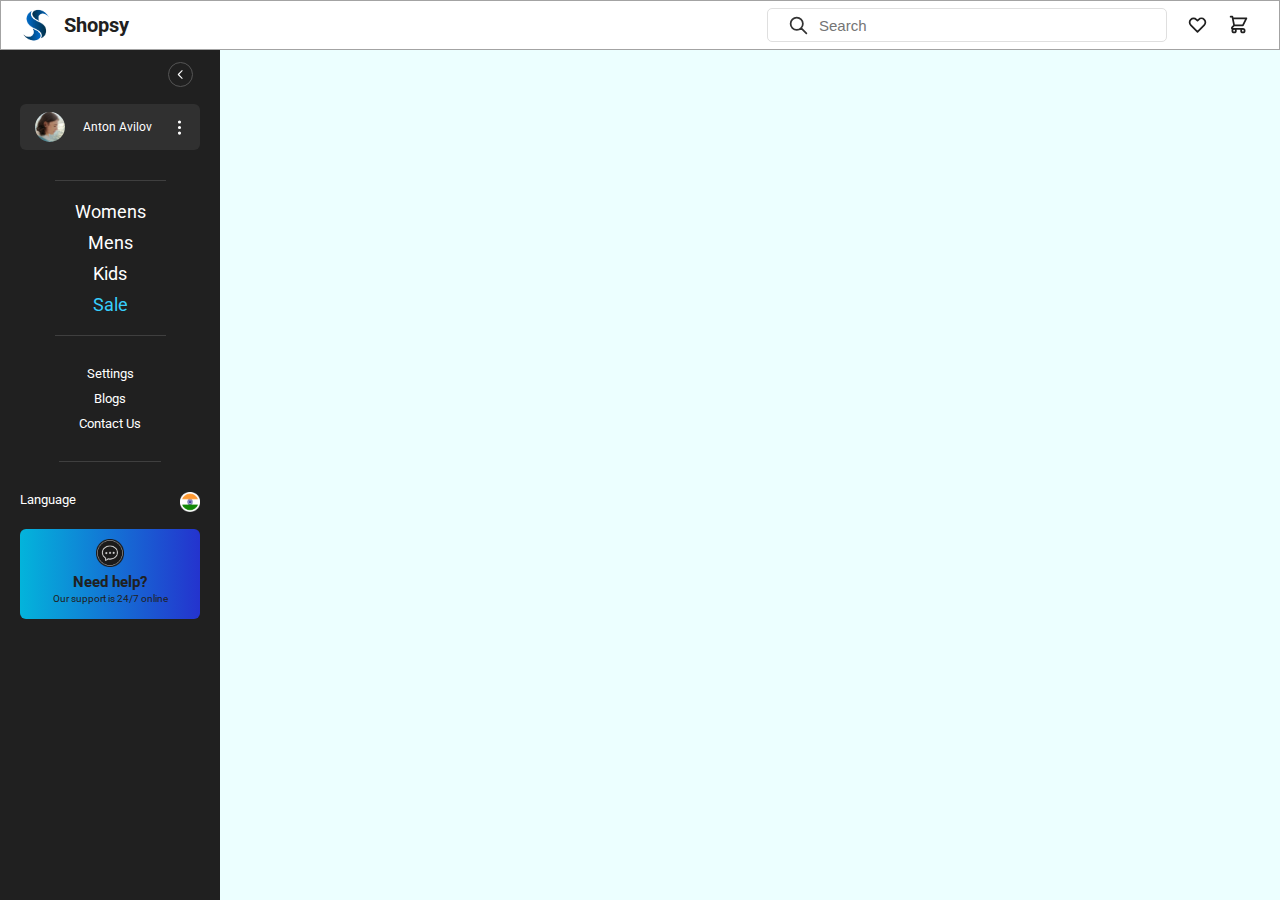
==== cart.html @ 240d603f "wishlist and cart" ====
<!DOCTYPE html>
<html lang="en">
<head>
    <meta charset="UTF-8">
    <meta http-equiv="X-UA-Compatible" content="IE=edge">
    <meta name="viewport" content="width=device-width, initial-scale=1.0">
    <link rel="preconnect" href="https://fonts.googleapis.com" />
    <link rel="preconnect" href="https://fonts.gstatic.com" crossorigin />
    <link
      href="https://fonts.googleapis.com/css2?family=Roboto:wght@300;400;500;700;900&display=swap"
      rel="stylesheet"
    />
    <link rel="stylesheet" href="main-style.css" />
    <title>My Wishlist</title>
</head>
<body>
    <header>
        <nav class="hero-nav">
          <div class="hero-icon-logo">
            <img src="img/logo.png" alt="website logo" class="hero-logo" />
            <a href="index.html" class="logo-name">Shopsy</a>
          </div>
          <div class="hero-icon-account">
            <div class="hero-search">
              <svg
                xmlns="http://www.w3.org/2000/svg"
                class="hero-svg"
                fill="none"
                viewBox="0 0 24 24"
                stroke="currentColor"
                stroke-width="2"
              >
                <path
                  stroke-linecap="round"
                  stroke-linejoin="round"
                  d="M21 21l-6-6m2-5a7 7 0 11-14 0 7 7 0 0114 0z"
                />
              </svg>
              <label for="search" class="search-bar">
                <input
                  id="search"
                  class="search-txt"
                  type="text"
                  placeholder="Search"
                  name="search-item"
                />
              </label>
            </div>
            <a href="fav.html" class="hero-icon-acc-anchor">
              <svg
              xmlns="http://www.w3.org/2000/svg"
              class="hero-icon-account-svg"
              fill="none"
              viewBox="0 0 24 24"
              stroke="currentColor"
              stroke-width="2"
            >
              <path
                stroke-linecap="round"
                stroke-linejoin="round"
                d="M4.318 6.318a4.5 4.5 0 000 6.364L12 20.364l7.682-7.682a4.5 4.5 0 00-6.364-6.364L12 7.636l-1.318-1.318a4.5 4.5 0 00-6.364 0z"
              />
            </svg>
          </a>
            <a href="cart.html" class="hero-icon-acc-anchor"><svg
              xmlns="http://www.w3.org/2000/svg"
              class="hero-icon-account-svg"
              fill="none"
              viewBox="0 0 24 24"
              stroke="currentColor"
              stroke-width="2"
            >
              <path
                stroke-linecap="round"
                stroke-linejoin="round"
                d="M3 3h2l.4 2M7 13h10l4-8H5.4M7 13L5.4 5M7 13l-2.293 2.293c-.63.63-.184 1.707.707 1.707H17m0 0a2 2 0 100 4 2 2 0 000-4zm-8 2a2 2 0 11-4 0 2 2 0 014 0z"
              />
            </svg>
          </a>
            <!-- <svg
              xmlns="http://www.w3.org/2000/svg"
              class="hero-icon-account-svg"
              fill="none"
              viewBox="0 0 24 24"
              stroke="currentColor"
              stroke-width="2"
            >
              <path
                stroke-linecap="round"
                stroke-linejoin="round"
                d="M16 7a4 4 0 11-8 0 4 4 0 018 0zM12 14a7 7 0 00-7 7h14a7 7 0 00-7-7z"
              />
            </svg> -->
          </div>
        </nav>
      </header>

      <main>
        <div class="grid">
          <div class="grid-fixed">
            <div class="menu-bar">
              <div class="go-back">
                <svg
                  xmlns="http://www.w3.org/2000/svg"
                  class="back-svg"
                  fill="none"
                  viewBox="0 0 24 24"
                  stroke="currentColor"
                  stroke-width="2"
                >
                  <path
                    stroke-linecap="round"
                    stroke-linejoin="round"
                    d="M15 19l-7-7 7-7"
                  />
                </svg>
              </div>
              <div class="align-center">
                <div class="account">
                  <img src="img/acc 1.jpg" alt="human pic" class="account-pic" />
                  <span class="account-txt">Anton Avilov</span>
                  <svg
                    xmlns="http://www.w3.org/2000/svg"
                    class="account-svg"
                    fill="none"
                    viewBox="0 0 24 24"
                    stroke="currentColor"
                    stroke-width="2"
                  >
                    <path
                      stroke-linecap="round"
                      stroke-linejoin="round"
                      d="M12 5v.01M12 12v.01M12 19v.01M12 6a1 1 0 110-2 1 1 0 010 2zm0 7a1 1 0 110-2 1 1 0 010 2zm0 7a1 1 0 110-2 1 1 0 010 2z"
                    />
                  </svg>
                </div>
  
                <div class="gender-class">
                  <div class="margin-bottom">Womens</div>
                  <div class="margin-bottom">Mens</div>
                  <div class="margin-bottom">Kids</div>
                  <div class="gender-class-color">Sale</div>
                </div>
                <div class="setting-class">
                  <div class="margin-bottom">Settings</div>
                  <div class="margin-bottom">Blogs</div>
                  <div class="margin-bottom">Contact Us</div>
                </div>
                <div class="help-account">
                  <div class="lang-acc">
                    <span>Language</span>
                    <img src="img/flag.png" alt="country flag" class="lang-flag" />
                  </div>
                  <div class="help-acc">
                    <img
                      src="img/message.png"
                      alt="message"
                      class="help-message-png"
                    />
                    <span class="help-message-txta">Need help?</span>
                    <span class="help-message-txtb"
                      >Our support is 24/7 online</span
                    >
                  </div>
                </div>
              </div>
            </div>
          </div>
  
          <div class="grid-scroll">
            
          </div>

        </div>
    </main>
    
</body>
</html>
---- main-style.css ----
* {
  margin: 0;
  padding: 0;
  box-sizing: border-box;
}

html {
  font-size: 62.5%;
}

body {
  color: #333333;
  font-family: "Roboto", sans-serif;
}

/* ***********************************************************
NAVIGATION
*********************************************************** */

header {
}

.hero-nav {
  display: flex;
  justify-content: space-between;
  height: 5rem;
  border: 0.5px solid #a3a3a3;
}

.logo-name {
  display: flex;
  align-items: center;
  justify-content: center;
  font-size: 2rem;
  font-weight: 700;
  cursor: pointer;
  color: #202020;
  text-decoration: none;
}

.hero-logo {
  height: 5rem;
  margin-left: 1rem;
  cursor: pointer;
}

.hero-icon-logo {
  display: flex;
}

.hero-search {
  width: 40rem;
  height: 3.4rem;
  margin: 0.8rem;
  display: flex;
  align-items: center;
  border: 0.01px solid #dfdfdf;
  border-radius: 5px;
  margin-right: 1rem;
  cursor: pointer;
}

.hero-svg {
  width: 21px;
  margin-right: 1rem;
  margin-left: 2rem;
}

.search-txt {
  border: none;
  font-size: 1.5rem;
  width: 30rem;
  outline-style: none;
}
.hero-icon-account {
  display: flex;
  align-items: center;
  margin-right: 2rem;
}

.hero-icon-acc-anchor{
  color: #202020;
}
.hero-icon-acc-anchor:hover{
  color: #03b4db;
}

.hero-icon-account-svg {
  width: 21px;
  margin: 0 1rem;
  cursor: pointer;
}

/* ***********************************************************
Grid
*********************************************************** */

.grid {
  display: grid;
  grid-template-columns: 22rem 1fr;
}

.grid-fixed {
  background-color: #202020;
  height: calc(100vh - 5rem);
  color: #fff;
  grid-column: 1 / 2;
}

.grid-scroll {
  grid-column: 2 / -1;
  height: calc(100vh - 5rem);
  overflow: hidden;
  overflow-y: scroll;
  background-color: rgb(236, 255, 255);
}
::-webkit-scrollbar {
  display: none;
}

/* ***********************************************************
CONTENT FIXED
*********************************************************** */
.align-center {
  display: flex;
  flex-direction: column;
  align-items: center;
}

.go-back {
  height: fit-content;
  margin: 1.2rem 2.7rem;
  display: flex;
  justify-content: right;
}

.back-svg {
  width: 25px;
  border: 1px solid #555;
  border-radius: 50px;
  padding: 0.5rem;
  cursor: pointer;
}

.account {
  width: 18rem;
  height: fit-content;
  padding: 0.8rem 1rem;
  background-color: rgb(48, 48, 48);
  display: flex;
  align-items: center;
  gap: 1.8rem;
  border-radius: 6px;
  margin: 0.5rem 0.5rem 0 0.5rem;
  /*border-bottom: 1px solid #b6b6b6; */
}

.account:hover{
  transform: scale(1.05);
}

.account-pic {
  width: 3rem;
  border-radius: 50px;
  margin-left: 0.5rem;
  cursor: pointer;
}
.account-txt {
  font-size: 1.2rem;
}
.account-svg {
  width: 19px;
  cursor: pointer;
}

.gender-class,
.setting-class {
  font-size: 1.8rem;
  padding: 2rem;
  display: flex;
  flex-direction: column;
  align-items: center;
  justify-content: center;
  border-bottom: 1px solid #3f3f3f;
  border-top: 1px solid #3f3f3f;
  margin: 3rem 0;
  cursor: pointer;
}
.margin-bottom {
  margin-bottom: 1rem;
}
.gender-class-color {
  color: #37cefc;
}

.setting-class {
  font-size: 1.3rem;
  border-top: none;
  margin-top: 0;
  padding-top: 0;
}

.help-account {
  display: flex;
  flex-direction: column;
  align-items: center;
}

.help-acc:hover{
  transform: scale(1.05);
}

.lang-acc {
  width: 18rem;
  font-size: 1.3rem;
  display: flex;
  align-content: center;
  justify-content: space-between;
  margin-bottom: 1.2rem;
}

.lang-flag {
  width: 20px;
  cursor: pointer;
}

.help-acc {
  display: flex;
  flex-direction: column;
  align-items: center;
  width: 18rem;
  height: 9rem;
  /* background: linear-gradient(90deg, #d53369 0%, #daae51 100%); */
  background: linear-gradient(90deg, #03b4db 0%, #2433ce 100%);

  border-radius: 6px;
  margin-top: 0.5rem;
  cursor: pointer;
}

.help-message-png {
  width: 28px;
  margin: 1rem;
  margin-bottom: 0.6rem;
}
.help-message-txta {
  font-size: 1.5rem;
  color: #202020;
  font-weight: 700;
  margin-bottom: 0.2rem;
}

.help-message-txtb {
  color: #202020;
  font-size: 600;
}

/* ***********************************************************
CONTENT SCROLL
*********************************************************** */
.container-grid {
  display: grid;
  grid-template-rows: 12rem 30rem 1fr;
}

.categories {
  display: flex;
  align-items: center;
  gap: 4rem;
}

.categoryimg {
  margin-left: 5rem;
  border-radius: 50px;
  display: flex;
  flex-direction: column;
  align-items: center;
  cursor: pointer;
}

.categoryimg:hover{
  transform: scale(1.1);
}

.category-txt {
  font-size: 1.4rem;
  font-weight: 700;
  letter-spacing: 0.4px;
  margin-top: 1rem;
}

.hero-img {
  background-image: url("Frame 2 (3).png");
  margin: 0.2rem 0;
  cursor: pointer;
}

.hero-img-txt {
  font-size: 1.6rem;
  color: #fff;
  /* color: #202020; */
  margin: 5rem 0 0 32rem;
  letter-spacing: 0.5px;
}

.hero-img-txt1 {
  font-size: 8rem;
  font-weight: 500;
  color: #fff;
  /* color: #202020; */
  display: inline-block;
  padding: 0.6rem 2rem;
  border: 8px solid #fff;
  margin: 1rem 0 5rem 28rem;
  letter-spacing: 0.01px;
}

/* ***********************************************************
CARD
*********************************************************** */

.card-category-text {
  font-size: 2rem;
}

.card-category {
  display: inline-block;
  margin: 2rem 1rem 1rem 5rem;
  font-weight: 500;
  cursor: pointer;
}

.underline {
  padding-bottom: 1rem;
  border-bottom: 3px solid #37cefc;
  /* border-bottom: 3px solid #2433ce; */
}

.card-option-color {
  display: flex;
  font-size: 1.2rem;
}

.card-color {
  padding: 0.8rem 1.5rem;
  border: 1px solid #202020;
  border-radius: 50px;
  margin: 1rem;
  cursor: pointer;
}
.card-color:hover{
  background-color: #202020;
  color: #fff;
}

.selected-color {
  background-color: #202020;
  color: #fff;
  margin: 1rem 1rem 1rem 5rem;
}

.cards {
  display: flex;
  gap: 5rem;
}

.card1, .card2{
  display: flex;
  flex-direction: column;
  align-items: center;
  width: 16rem;
  height: 25rem;
  background-color: #b9edf8;
  border-radius: 9px;
  margin: 2rem 0;
  cursor: pointer;
}

.card1:hover, .card2:hover{
  transform: scale(1.05);
}

.card-margin-left{
  margin-left: 5rem;
}

.card-fav {
  width: 15rem;
  display: flex;
  justify-content: space-between;
}
.card-fav-like{
  width: 15rem;
  display: flex;
  justify-content: right;
}

.card-discount {
  display: flex;
  align-items: center;
  margin: 1rem;
  font-weight: 600;
  padding: 0.2rem 0.4rem;
  background-color: #fff;
  border-radius: 5px;
}

.card-fav-svg{
  margin: 1rem;
  width: 21px;
  padding: 0.3rem;
  fill: rgb(126, 126, 126);
  border-radius: 50px;
}

.card-fav-svg-like {
  margin: 1rem;
  width: 21px;
  padding: 0.3rem;
  background-color: red;
  fill: #fff;
  border-radius: 50px;
}

.card-title {
  font-size: 1.2rem;
  font-weight: 600;
  margin: 0.4rem 1rem;
  
}

.shoe-png {
  position: absolute;
  width: 12rem;
  z-index: 100;
  /* background-color: red;
  border-radius: 50%; */
}

.card-shoe-png{
  position: relative;
  width: 12rem;
  height: 12rem;
}

.card-shoe-png::before {
  content: "";
  width: 10rem;
  padding-bottom: 10rem;
  display: block;
  position: absolute;
  background-color: orange;
 
  top: 0;
  left: 1rem;
  border-radius: 50px;
  z-index: 0;
}

/* .demo {
  content: "";
  width: 10rem;
  padding-bottom: 10rem;
  display: block;
  position: absolute;
  background-color: orange;
 
  top: 0;
  left: 1rem;
  border-radius: 50px;
  z-index: 0;
} */

.card-rate-detail {
  display: flex;
  margin-top: 0.2rem;
}

.star-rate {
  width: 12px;
  fill: #fff;
}
.star-colored {
  fill: orange;
}
.star-rate-txt {
  font-size: 1rem;
  font-weight: 400;
  padding-left: 0.2rem;
}
.card-price {
  font-size: 2.5rem;
  font-weight: 800;
  margin: 0.2rem 1rem;
  
}

.card-currency {
  font-size: 1.5rem;
}

/* .card-detail-svg{
  width: 2rem;
  background-color: #fff;
  border-radius: 5px;
  border: 0.5px solid #c7c7c7;
  padding: 0.3rem;
  margin:1rem;
  
} */
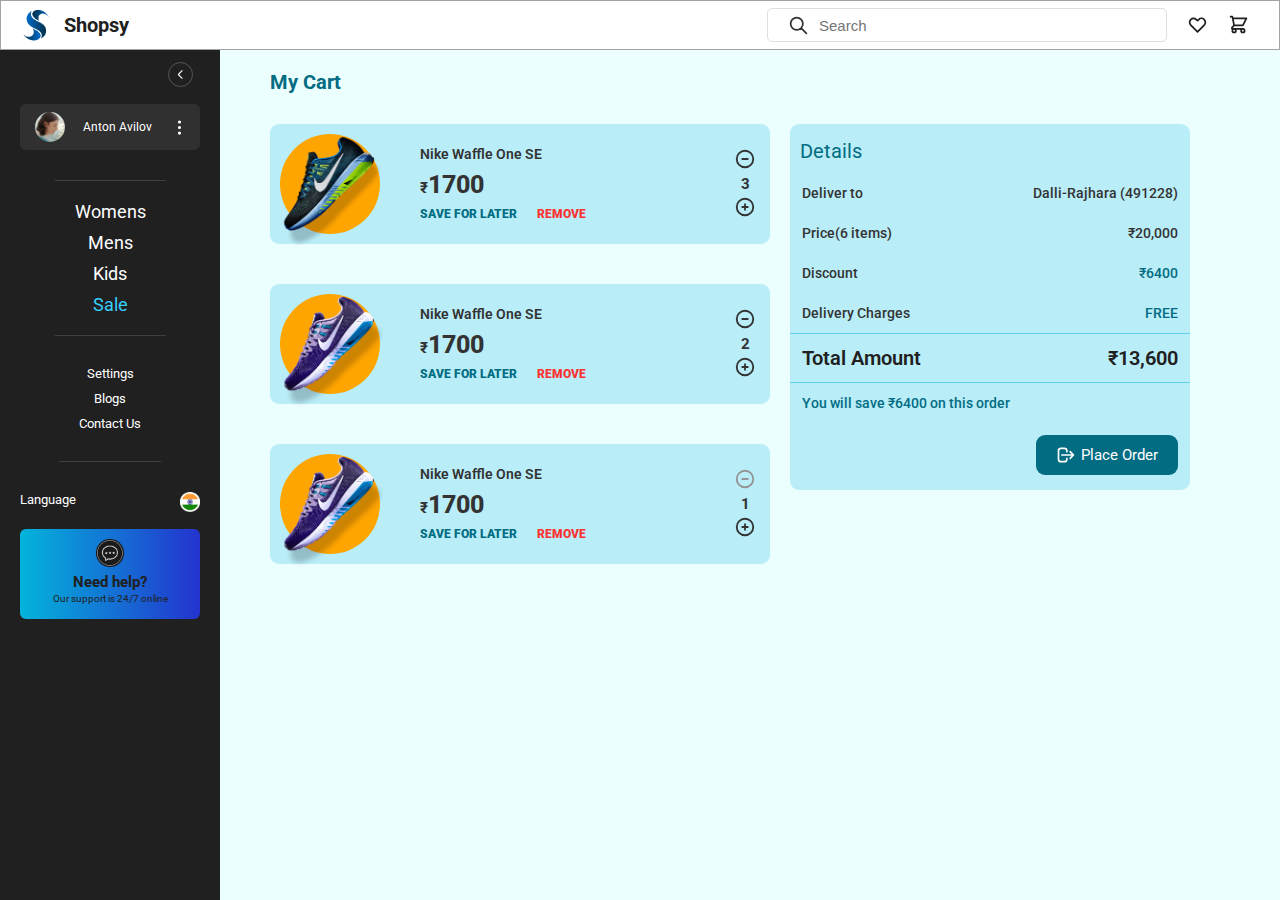
==== commit e5bffc54: "site complete" ====
--- a/cart.html
+++ b/cart.html
@@ -11,7 +11,8 @@
       rel="stylesheet"
     />
     <link rel="stylesheet" href="main-style.css" />
-    <title>My Wishlist</title>
+    <title>My Cart</title>
+    
 </head>
 <body>
     <header>
@@ -168,7 +169,153 @@
           </div>
   
           <div class="grid-scroll">
-            
+            <div class="container-grid1">
+             
+              <div class="card-category card-category-font">My Cart</div>
+              <div class="cart-grid">
+                <div class="wishlist-cards">
+                  
+                  <div class="wishlist-card1">
+                    
+                    <div class="wishcard-shoe-png">
+                      <img src="img/shoe1.png" alt="shoes" class="shoe-png shoe-png-margin" />
+                    
+                    </div>
+                    <div class="wishlist-card-details">
+                      <div class="card-title">Nike Waffle One SE</div>
+
+                      <div class="card-price position-card-price">
+                        <span class="card-currency">&#8377;</span>1700
+                      </div>
+                      <div class="later-remove">
+                        
+                        <div class="later-remove-txt">Save for later</div>
+                        <div class="later-remove-txt remove-color">Remove</div>
+                      </div>
+                    </div>
+                    <div class="card-inde">
+                      <div class="card-inde-svg">
+                        <svg xmlns="http://www.w3.org/2000/svg" class="h-6 w-6" fill="none" viewBox="0 0 24 24" stroke="currentColor" stroke-width="2">
+                          <path stroke-linecap="round" stroke-linejoin="round" d="M15 12H9m12 0a9 9 0 11-18 0 9 9 0 0118 0z" />
+                        </svg>
+                      </div>
+                      <div class="card-inde-txt">3</div>
+                      <div class="card-inde-svg">
+                        <svg xmlns="http://www.w3.org/2000/svg" class="h-6 w-6" fill="none" viewBox="0 0 24 24" stroke="currentColor" stroke-width="2">
+                          <path stroke-linecap="round" stroke-linejoin="round" d="M12 9v3m0 0v3m0-3h3m-3 0H9m12 0a9 9 0 11-18 0 9 9 0 0118 0z" />
+                        </svg>
+                      </div>
+                    </div>
+                  </div>
+
+                    <div class="wishlist-card1">
+                    
+                      <div class="wishcard-shoe-png">
+                        <img src="img/shoe2.png" alt="shoes" class="shoe-png shoe-png-margin" />
+                      
+                      </div>
+                      <div class="wishlist-card-details">
+                        <div class="card-title">Nike Waffle One SE</div>
+
+                        <div class="card-price position-card-price">
+                          <span class="card-currency">&#8377;</span>1700
+                        </div>
+                        <div class="later-remove">
+                          
+                          <div class="later-remove-txt">Save for later</div>
+                          <div class="later-remove-txt remove-color">Remove</div>
+                        </div>
+                      </div>
+                      <div class="card-inde">
+                        <div class="card-inde-svg">
+                          <svg xmlns="http://www.w3.org/2000/svg" class="h-6 w-6" fill="none" viewBox="0 0 24 24" stroke="currentColor" stroke-width="2">
+                            <path stroke-linecap="round" stroke-linejoin="round" d="M15 12H9m12 0a9 9 0 11-18 0 9 9 0 0118 0z" />
+                          </svg>
+                        </div>
+                        <div class="card-inde-txt">2</div>
+                        <div class="card-inde-svg">
+                          <svg xmlns="http://www.w3.org/2000/svg" class="h-6 w-6" fill="none" viewBox="0 0 24 24" stroke="currentColor" stroke-width="2">
+                            <path stroke-linecap="round" stroke-linejoin="round" d="M12 9v3m0 0v3m0-3h3m-3 0H9m12 0a9 9 0 11-18 0 9 9 0 0118 0z" />
+                          </svg>
+                        </div>
+                      </div>
+                    </div>
+
+                    <div class="wishlist-card1">
+                    
+                      <div class="wishcard-shoe-png">
+                        <img src="img/shoe2.png" alt="shoes" class="shoe-png shoe-png-margin" />
+                      
+                      </div>
+                      <div class="wishlist-card-details">
+                        <div class="card-title">Nike Waffle One SE</div>
+
+                        <div class="card-price position-card-price">
+                          <span class="card-currency">&#8377;</span>1700
+                        </div>
+                        <div class="later-remove">
+                          
+                          <div class="later-remove-txt">Save for later</div>
+                          <div class="later-remove-txt remove-color">Remove</div>
+                        </div>
+                      </div>
+                      <div class="card-inde">
+                        <div class="card-inde-svg">
+                          <svg xmlns="http://www.w3.org/2000/svg" class="card-inde-svg-light" fill="none" viewBox="0 0 24 24" stroke="currentColor" stroke-width="2">
+                            <path stroke-linecap="round" stroke-linejoin="round" d="M15 12H9m12 0a9 9 0 11-18 0 9 9 0 0118 0z" />
+                          </svg>
+                        </div>
+                        <div class="card-inde-txt">1</div>
+                        <div class="card-inde-svg">
+                          <svg xmlns="http://www.w3.org/2000/svg" class="h-6 w-6" fill="none" viewBox="0 0 24 24" stroke="currentColor" stroke-width="2">
+                            <path stroke-linecap="round" stroke-linejoin="round" d="M12 9v3m0 0v3m0-3h3m-3 0H9m12 0a9 9 0 11-18 0 9 9 0 0118 0z" />
+                          </svg>
+                        </div>
+                      </div>
+                    </div>
+
+                </div>
+                <div class="checkout-details">
+                  <div class="checkout-bg">
+                      <div class="card-category card-category-font1">Details</div> 
+                      <div class="cart-category-box">
+                        <div class="cart-category-head">Deliver to</div>
+                        <div class="cart-category-txt">Dalli-Rajhara (491228)</div>
+                      </div>
+                      <div class="cart-category-box">
+                        <div class="cart-category-head">Price(6 items)</div>
+                        <div class="cart-category-txt">&#8377;20,000</div>
+                      </div>
+                      <div class="cart-category-box">
+                        <div class="cart-category-head">Discount</div>
+                        <div class="cart-category-txt cart-category-color">&#8377;6400</div>
+                      </div>
+                      <div class="cart-category-box">
+                        <div class="cart-category-head">Delivery Charges</div>
+                        <div class="cart-category-txt cart-category-color">FREE</div>
+                      </div>
+                      <div class="cart-category-box-bold">
+                        <div class="cart-category-head-">Total Amount</div>
+                        <div class="cart-category-txt"> &#8377;13,600</div>
+                      </div>
+                      <div class="cart-category-box">
+                        
+                        <div class="cart-category-txt cart-category-color">You will save &#8377;6400 on this order</div>
+                      </div>
+                      <div class="cart-category-checkout">
+                        
+                        <div class="checkoutcategory-color">
+                          <svg xmlns="http://www.w3.org/2000/svg" class="cart-category-checkoutsvg" fill="none" viewBox="0 0 24 24" stroke="currentColor" stroke-width="2">
+                            <path stroke-linecap="round" stroke-linejoin="round" d="M17 16l4-4m0 0l-4-4m4 4H7m6 4v1a3 3 0 01-3 3H6a3 3 0 01-3-3V7a3 3 0 013-3h4a3 3 0 013 3v1" />
+                          </svg>
+                         <span class="cart-category-checkouttxt"> Place Order</span>
+                        </div>
+                      </div>
+
+                  </div>
+                </div>
+              </div>
+          </div> 
           </div>
 
         </div>
--- a/main-style.css
+++ b/main-style.css
@@ -78,10 +78,10 @@
   margin-right: 2rem;
 }
 
-.hero-icon-acc-anchor{
+.hero-icon-acc-anchor {
   color: #202020;
 }
-.hero-icon-acc-anchor:hover{
+.hero-icon-acc-anchor:hover {
   color: #03b4db;
 }
 
@@ -155,7 +155,7 @@
   /*border-bottom: 1px solid #b6b6b6; */
 }
 
-.account:hover{
+.account:hover {
   transform: scale(1.05);
 }
 
@@ -206,7 +206,7 @@
   align-items: center;
 }
 
-.help-acc:hover{
+.help-acc:hover {
   transform: scale(1.05);
 }
 
@@ -278,12 +278,13 @@
   cursor: pointer;
 }
 
-.categoryimg:hover{
+.categoryimg:hover {
   transform: scale(1.1);
 }
 
 .category-txt {
   font-size: 1.4rem;
+  text-align: center;
   font-weight: 700;
   letter-spacing: 0.4px;
   margin-top: 1rem;
@@ -316,7 +317,7 @@
 }
 
 /* ***********************************************************
-CARD
+OPTION FOR CATEGORY
 *********************************************************** */
 
 .card-category-text {
@@ -325,8 +326,9 @@
 
 .card-category {
   display: inline-block;
+  color: #026c83;
   margin: 2rem 1rem 1rem 5rem;
-  font-weight: 500;
+  font-weight: 700;
   cursor: pointer;
 }
 
@@ -348,7 +350,7 @@
   margin: 1rem;
   cursor: pointer;
 }
-.card-color:hover{
+.card-color:hover {
   background-color: #202020;
   color: #fff;
 }
@@ -359,16 +361,21 @@
   margin: 1rem 1rem 1rem 5rem;
 }
 
+/* ***********************************************************
+CARD
+*********************************************************** */
+
 .cards {
   display: flex;
   gap: 5rem;
 }
 
-.card1, .card2{
+.card1,
+.card2 {
   display: flex;
   flex-direction: column;
   align-items: center;
-  width: 16rem;
+  width: 17rem;
   height: 25rem;
   background-color: #b9edf8;
   border-radius: 9px;
@@ -376,21 +383,22 @@
   cursor: pointer;
 }
 
-.card1:hover, .card2:hover{
+.card1:hover,
+.card2:hover {
   transform: scale(1.05);
 }
 
-.card-margin-left{
+.card-margin-left {
   margin-left: 5rem;
 }
 
 .card-fav {
-  width: 15rem;
+  width: 17rem;
   display: flex;
   justify-content: space-between;
 }
-.card-fav-like{
-  width: 15rem;
+.card-fav-like {
+  width: 17rem;
   display: flex;
   justify-content: right;
 }
@@ -405,11 +413,11 @@
   border-radius: 5px;
 }
 
-.card-fav-svg{
+.card-fav-svg {
   margin: 1rem;
   width: 21px;
   padding: 0.3rem;
-  fill: rgb(126, 126, 126);
+  fill: #5e5e5e;
   border-radius: 50px;
 }
 
@@ -423,10 +431,9 @@
 }
 
 .card-title {
-  font-size: 1.2rem;
+  font-size: 1.4rem;
   font-weight: 600;
-  margin: 0.4rem 1rem;
-  
+  margin: 0.2rem 1rem;
 }
 
 .shoe-png {
@@ -437,7 +444,7 @@
   border-radius: 50%; */
 }
 
-.card-shoe-png{
+.card-shoe-png {
   position: relative;
   width: 12rem;
   height: 12rem;
@@ -450,7 +457,7 @@
   display: block;
   position: absolute;
   background-color: orange;
- 
+
   top: 0;
   left: 1rem;
   border-radius: 50px;
@@ -492,7 +499,6 @@
   font-size: 2.5rem;
   font-weight: 800;
   margin: 0.2rem 1rem;
-  
 }
 
 .card-currency {
@@ -508,3 +514,206 @@
   margin:1rem;
   
 } */
+
+/* ***********************************************************
+WISHLIST CARD (html)
+*********************************************************** */
+
+/* .container-grid1 {
+  display: grid;
+  grid-template-rows: 12rem 1fr;
+} */
+
+.categories-underline {
+  border-bottom: 1px solid #dadada;
+}
+
+.card-category-font {
+  font-size: 2rem;
+}
+
+.wishlist-cards {
+  display: flex;
+  flex-direction: column;
+}
+.wishlist-rowtwo {
+  display: flex;
+}
+
+.wishlist-card1 {
+  display: grid;
+  grid-template-columns: 12rem 1fr 5rem;
+  width: 50rem;
+  height: 12rem;
+  background-color: #b9edf8;
+  border-radius: 9px;
+  margin: 2rem 0 2rem 5rem;
+  cursor: pointer;
+}
+
+.wishlist-card1:hover,
+.wishlist-card2:hover {
+  transform: scale(1.05);
+}
+
+.shoe-png-margin {
+  margin-top: 1rem;
+}
+
+.wishcard-shoe-png {
+  position: relative;
+  width: 12rem;
+  height: 12rem;
+}
+.wishcard-shoe-png::before {
+  content: "";
+  width: 10rem;
+  padding-bottom: 10rem;
+  display: block;
+  position: absolute;
+  background-color: orange;
+  top: 1rem;
+  left: 1rem;
+  border-radius: 50px;
+  z-index: 0;
+}
+
+.wishlist-card-details {
+  margin: 2rem;
+  display: flex;
+  flex-direction: column;
+}
+
+.position-card-price {
+  margin: 0.6rem 1rem;
+}
+.position-rate-detail {
+  margin: 0.2rem 1rem;
+}
+
+.card-delete-svgclass {
+  display: flex;
+  align-items: center;
+  margin: 1rem;
+}
+.card-delete-svg {
+  fill: #5e5e5e;
+  width: 2.2rem;
+ 
+}
+
+/* ***********************************************************
+WISHLIST CARD (html)
+*********************************************************** */
+
+.cart-grid{
+  display: grid;
+  grid-template-columns: 1fr 1fr;
+  
+}
+
+.later-remove{
+  display: flex;
+}
+
+.later-remove-txt{
+  text-transform: uppercase;
+  font-size: 1.2rem;
+  margin: 0.2rem 1rem;
+  font-weight: 900;
+  color: #026c83;
+  /* background-color: #88e3f5;
+  padding: 0.2rem 1rem;
+  border-radius: 4px; */
+}
+
+.remove-color{
+  color: rgb(250, 51, 51);
+}
+
+.card-inde{
+display: flex;
+flex-direction: column;
+justify-content: center;
+align-items: center;
+
+}
+
+.card-inde-svg{
+  width: 2.2rem;
+  stroke: #5e5e5e;
+  
+}
+
+.card-inde-txt{
+  font-size: 1.5rem;
+  font-weight: 700;
+  padding: 0.3rem 0;
+}
+
+.card-inde-svg-light{
+  stroke: #949494;
+}
+
+.checkout-bg{
+ background-color: #b9edf8;
+ margin: 2rem;
+ margin-right: 5rem;
+ border-radius: 9px;
+ width: 40rem;
+}
+
+.card-category-font1{
+  font-size: 2rem;
+  font-weight: 400;
+  margin-left: 1rem;
+  margin-top: 1.5rem;
+ 
+}
+
+.cart-category-box{
+  display: flex;
+  justify-content: space-between;
+  padding: 1.2rem;
+  font-size: 1.4rem;
+  font-weight: 500;
+}
+
+.cart-category-box-bold{
+  display: flex;
+  justify-content: space-between;
+  padding: 1.2rem;
+  font-size: 2rem;
+  font-weight: 600;
+  color: #202020;
+ 
+  border-top: 0.01px solid #03b3db7e;
+  border-bottom: 0.01px solid #03b3db7e;
+  
+}
+
+.cart-category-color{
+  color: #026c83;
+  
+}
+.cart-category-checkout{
+  display: flex;
+  justify-content: right;
+  padding: 1.2rem 1.2rem 1.5rem 1.2rem;
+}
+.checkoutcategory-color{
+  display: flex;
+  align-items: center;
+  background-color: #026c83;
+  padding: 1rem 2rem;
+  color: #fff;
+  border-radius: 9px;
+}
+
+.cart-category-checkoutsvg{
+  width: 2rem;
+}
+.cart-category-checkouttxt{
+  padding-left: 0.5rem;
+  font-size: 1.5rem;
+}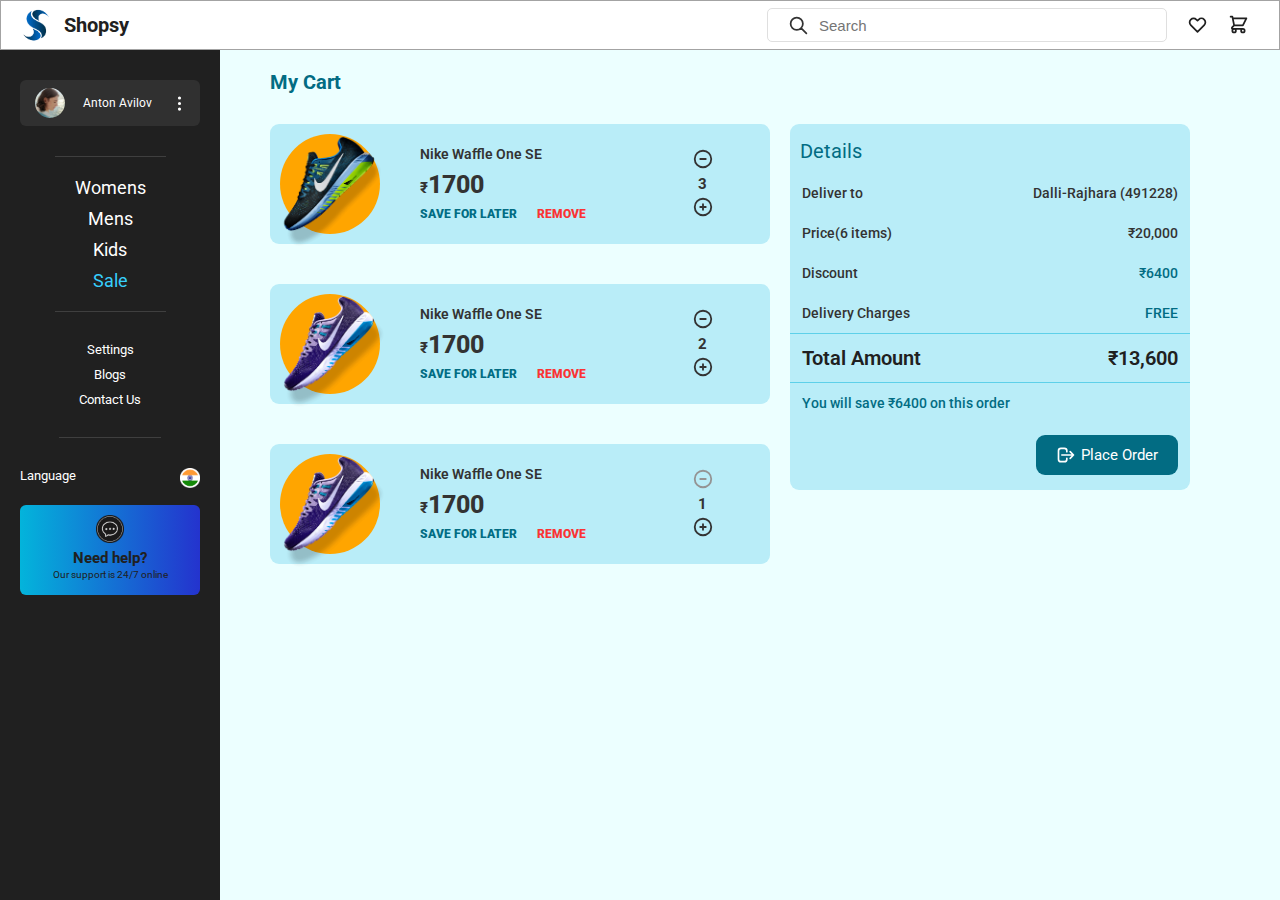
==== commit fe3deda4: "svg removed" ====
--- a/cart.html
+++ b/cart.html
@@ -100,7 +100,7 @@
         <div class="grid">
           <div class="grid-fixed">
             <div class="menu-bar">
-              <div class="go-back">
+              <!-- <div class="go-back">
                 <svg
                   xmlns="http://www.w3.org/2000/svg"
                   class="back-svg"
@@ -115,7 +115,7 @@
                     d="M15 19l-7-7 7-7"
                   />
                 </svg>
-              </div>
+              </div> -->
               <div class="align-center">
                 <div class="account">
                   <img src="img/acc 1.jpg" alt="human pic" class="account-pic" />
--- a/main-style.css
+++ b/main-style.css
@@ -153,6 +153,7 @@
   border-radius: 6px;
   margin: 0.5rem 0.5rem 0 0.5rem;
   /*border-bottom: 1px solid #b6b6b6; */
+  margin-top: 3rem;
 }
 
 .account:hover {
@@ -542,7 +543,7 @@
 
 .wishlist-card1 {
   display: grid;
-  grid-template-columns: 12rem 1fr 5rem;
+  grid-template-columns: 12rem 1fr 4.5rem 4.5rem;
   width: 50rem;
   height: 12rem;
   background-color: #b9edf8;
@@ -595,28 +596,27 @@
   display: flex;
   align-items: center;
   margin: 1rem;
+  margin-left: 0;
 }
 .card-delete-svg {
   fill: #5e5e5e;
   width: 2.2rem;
- 
 }
 
 /* ***********************************************************
 WISHLIST CARD (html)
 *********************************************************** */
 
-.cart-grid{
+.cart-grid {
   display: grid;
   grid-template-columns: 1fr 1fr;
-  
-}
-
-.later-remove{
-  display: flex;
-}
-
-.later-remove-txt{
+}
+
+.later-remove {
+  display: flex;
+}
+
+.later-remove-txt {
   text-transform: uppercase;
   font-size: 1.2rem;
   margin: 0.2rem 1rem;
@@ -627,51 +627,48 @@
   border-radius: 4px; */
 }
 
-.remove-color{
+.remove-color {
   color: rgb(250, 51, 51);
 }
 
-.card-inde{
-display: flex;
-flex-direction: column;
-justify-content: center;
-align-items: center;
-
-}
-
-.card-inde-svg{
+.card-inde {
+  display: flex;
+  flex-direction: column;
+  justify-content: center;
+  align-items: center;
+}
+
+.card-inde-svg {
   width: 2.2rem;
   stroke: #5e5e5e;
-  
-}
-
-.card-inde-txt{
+}
+
+.card-inde-txt {
   font-size: 1.5rem;
   font-weight: 700;
   padding: 0.3rem 0;
 }
 
-.card-inde-svg-light{
+.card-inde-svg-light {
   stroke: #949494;
 }
 
-.checkout-bg{
- background-color: #b9edf8;
- margin: 2rem;
- margin-right: 5rem;
- border-radius: 9px;
- width: 40rem;
-}
-
-.card-category-font1{
+.checkout-bg {
+  background-color: #b9edf8;
+  margin: 2rem;
+  margin-right: 5rem;
+  border-radius: 9px;
+  width: 40rem;
+}
+
+.card-category-font1 {
   font-size: 2rem;
   font-weight: 400;
   margin-left: 1rem;
   margin-top: 1.5rem;
- 
-}
-
-.cart-category-box{
+}
+
+.cart-category-box {
   display: flex;
   justify-content: space-between;
   padding: 1.2rem;
@@ -679,29 +676,27 @@
   font-weight: 500;
 }
 
-.cart-category-box-bold{
+.cart-category-box-bold {
   display: flex;
   justify-content: space-between;
   padding: 1.2rem;
   font-size: 2rem;
   font-weight: 600;
   color: #202020;
- 
+
   border-top: 0.01px solid #03b3db7e;
   border-bottom: 0.01px solid #03b3db7e;
-  
-}
-
-.cart-category-color{
+}
+
+.cart-category-color {
   color: #026c83;
-  
-}
-.cart-category-checkout{
+}
+.cart-category-checkout {
   display: flex;
   justify-content: right;
   padding: 1.2rem 1.2rem 1.5rem 1.2rem;
 }
-.checkoutcategory-color{
+.checkoutcategory-color {
   display: flex;
   align-items: center;
   background-color: #026c83;
@@ -710,10 +705,10 @@
   border-radius: 9px;
 }
 
-.cart-category-checkoutsvg{
+.cart-category-checkoutsvg {
   width: 2rem;
 }
-.cart-category-checkouttxt{
+.cart-category-checkouttxt {
   padding-left: 0.5rem;
   font-size: 1.5rem;
-}+}
